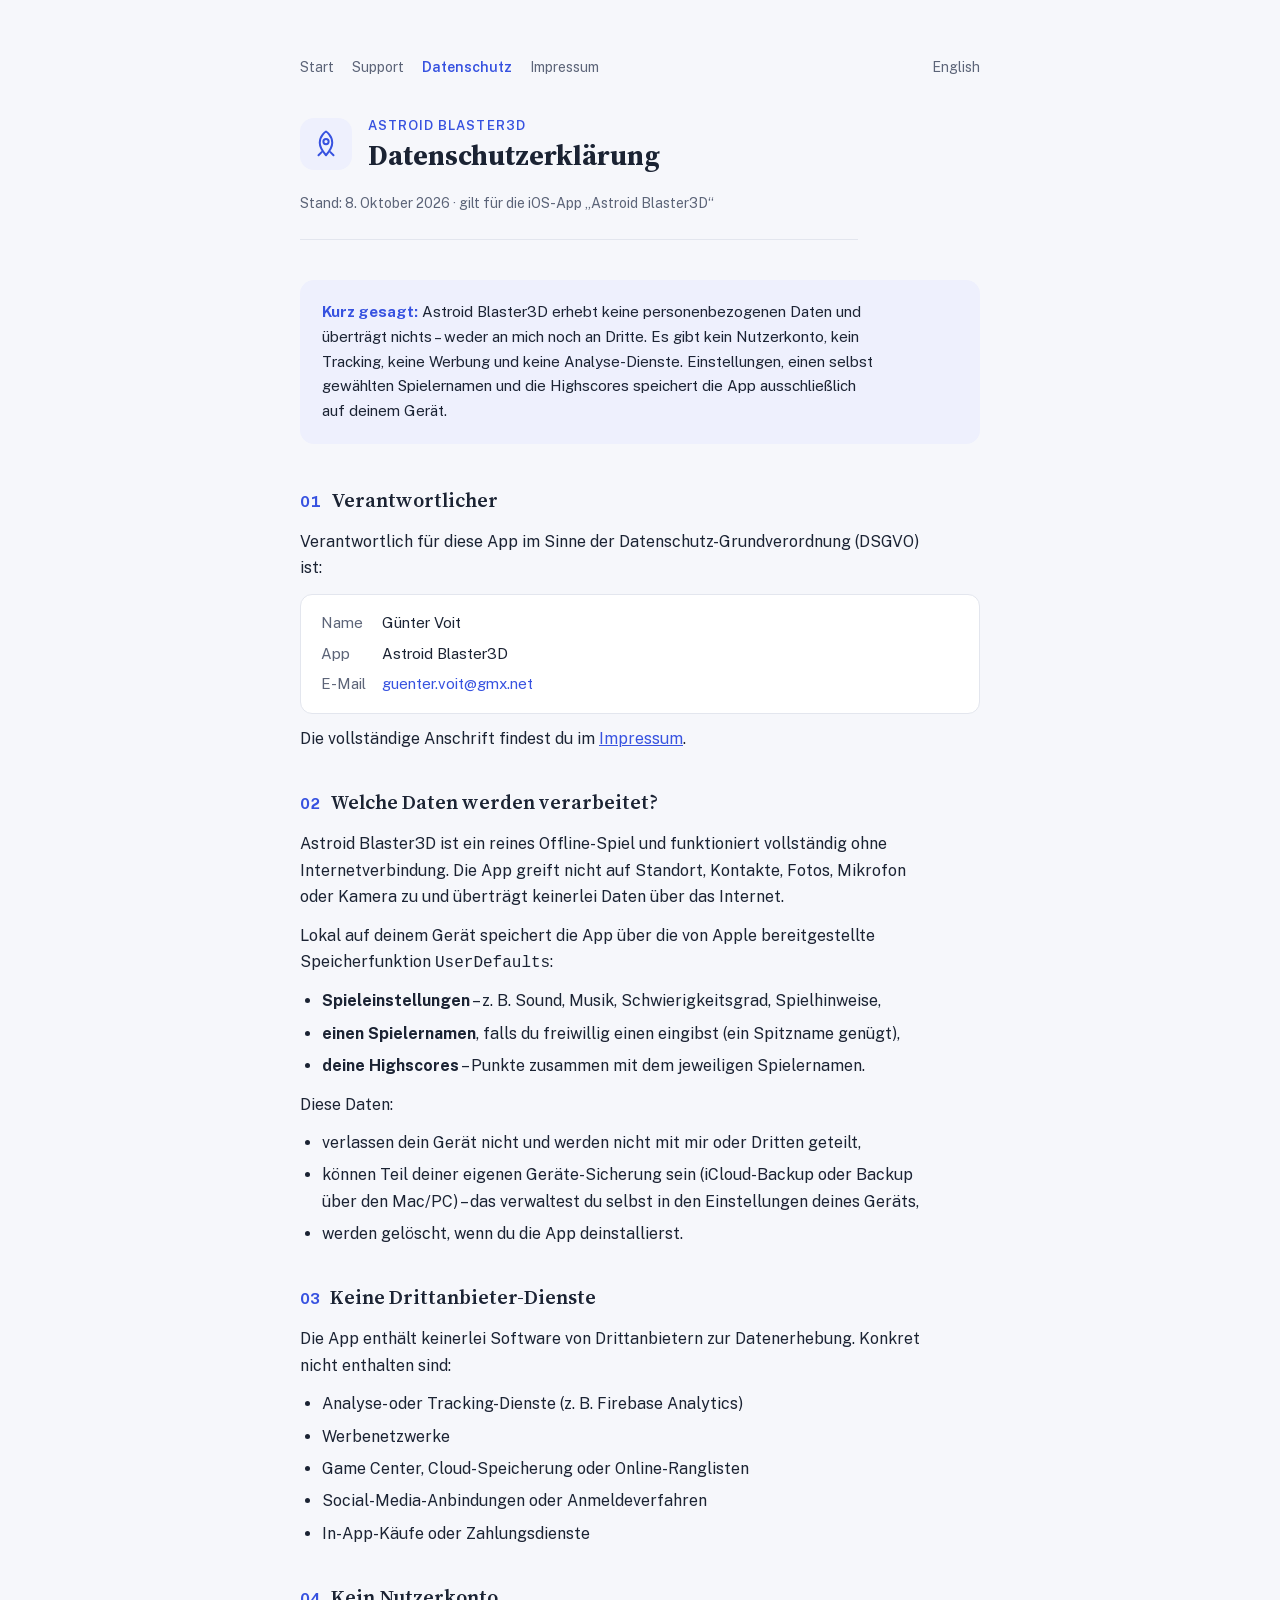
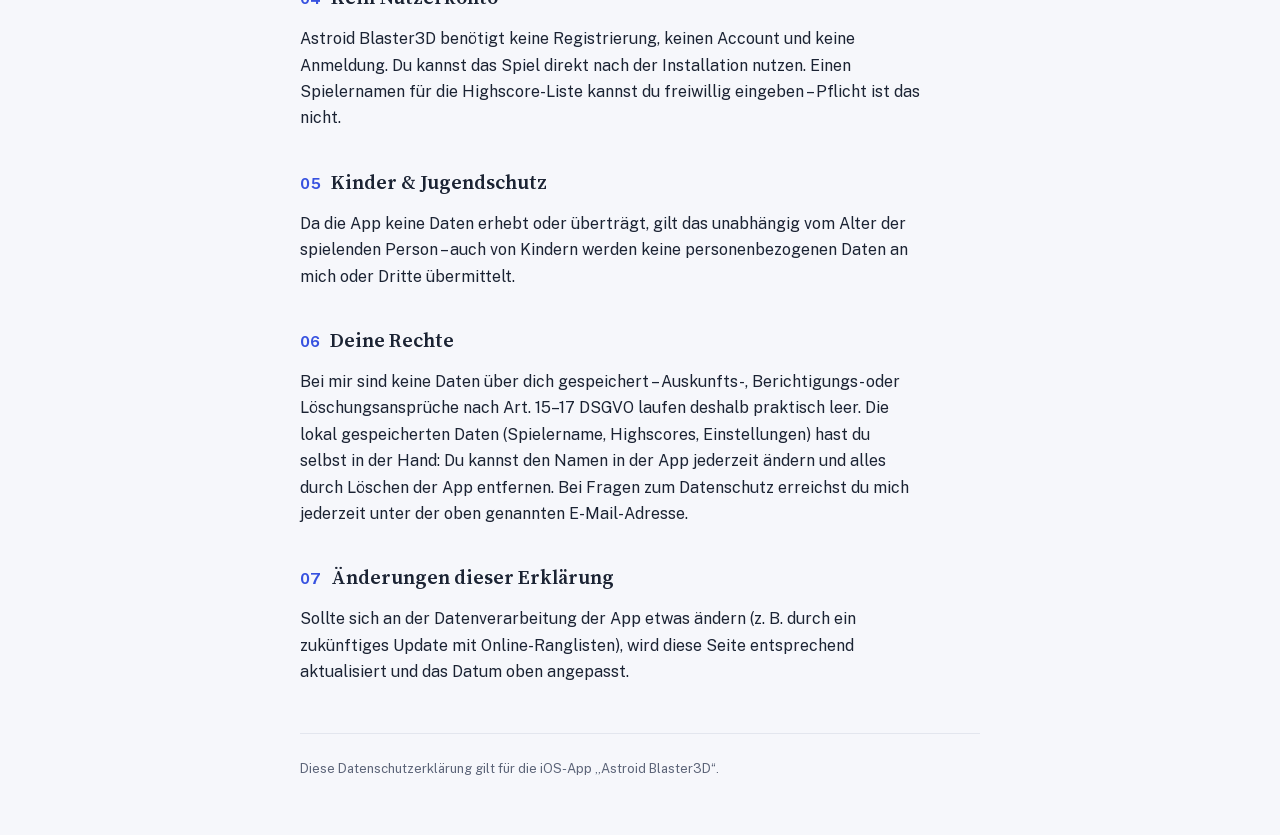
==== datenschutz.html @ ed3dc636 "Homepage mit Spielszenen (DE/EN), Datenschutz nach datenschutz.html - Neue Startseite: Titelbild, Fe" ====
<!doctype html>
<html lang="de">
<head>
<meta charset="utf-8">
<meta name="viewport" content="width=device-width, initial-scale=1">
<title>Astroid Blaster3D – Datenschutz</title>
<link rel="icon" href="img/favicon.png" type="image/png">
<link rel="stylesheet" href="style.css">
</head>
<body>
<main>
  <nav class="top">
    <a href="index.html">Start</a>
    <a href="support.html">Support</a>
    <a href="datenschutz.html" aria-current="page">Datenschutz</a>
    <a href="impressum.html">Impressum</a>
    <a class="lang" href="privacy.html" hreflang="en">English</a>
  </nav>

  <header>
    <div class="badge">
      <svg viewBox="0 0 24 24" fill="none" xmlns="http://www.w3.org/2000/svg" aria-hidden="true">
        <path d="M12 2C12 2 17 5 17 11C17 14.5 15.5 17 12 21C8.5 17 7 14.5 7 11C7 5 12 2 12 2Z" stroke="var(--accent)" stroke-width="1.6" stroke-linejoin="round"/>
        <circle cx="12" cy="10" r="2.1" stroke="var(--accent)" stroke-width="1.6"/>
        <path d="M8.5 18.5L6 21M15.5 18.5L18 21" stroke="var(--accent)" stroke-width="1.6" stroke-linecap="round"/>
      </svg>
    </div>
    <div>
      <p class="eyebrow">Astroid Blaster3D</p>
      <h1>Datenschutzerklärung</h1>
    </div>
  </header>

  <p class="meta">Stand: 8. Oktober 2026 · gilt für die iOS-App „Astroid Blaster3D“</p>

  <div class="summary">
    <p><strong>Kurz gesagt:</strong> Astroid Blaster3D erhebt keine personenbezogenen Daten und überträgt nichts – weder an mich noch an Dritte. Es gibt kein Nutzerkonto, kein Tracking, keine Werbung und keine Analyse-Dienste. Einstellungen, einen selbst gewählten Spielernamen und die Highscores speichert die App ausschließlich auf deinem Gerät.</p>
  </div>

  <section>
    <h2><span class="num">01</span> Verantwortlicher</h2>
    <p>Verantwortlich für diese App im Sinne der Datenschutz-Grundverordnung (DSGVO) ist:</p>
    <div class="card">
      <dl>
        <dt>Name</dt><dd>Günter Voit</dd>
        <dt>App</dt><dd>Astroid Blaster3D</dd>
        <dt>E-Mail</dt><dd><a href="mailto:guenter.voit@gmx.net">guenter.voit@gmx.net</a></dd>
      </dl>
    </div>
    <p style="margin-top:12px">Die vollständige Anschrift findest du im <a href="impressum.html">Impressum</a>.</p>
  </section>

  <section>
    <h2><span class="num">02</span> Welche Daten werden verarbeitet?</h2>
    <p>Astroid Blaster3D ist ein reines Offline-Spiel und funktioniert vollständig ohne Internetverbindung. Die App greift nicht auf Standort, Kontakte, Fotos, Mikrofon oder Kamera zu und überträgt keinerlei Daten über das Internet.</p>
    <p>Lokal auf deinem Gerät speichert die App über die von Apple bereitgestellte Speicherfunktion <code>UserDefaults</code>:</p>
    <ul>
      <li><strong>Spieleinstellungen</strong> – z. B. Sound, Musik, Schwierigkeitsgrad, Spielhinweise,</li>
      <li><strong>einen Spielernamen</strong>, falls du freiwillig einen eingibst (ein Spitzname genügt),</li>
      <li><strong>deine Highscores</strong> – Punkte zusammen mit dem jeweiligen Spielernamen.</li>
    </ul>
    <p>Diese Daten:</p>
    <ul>
      <li>verlassen dein Gerät nicht und werden nicht mit mir oder Dritten geteilt,</li>
      <li>können Teil deiner eigenen Geräte-Sicherung sein (iCloud-Backup oder Backup über den Mac/PC) – das verwaltest du selbst in den Einstellungen deines Geräts,</li>
      <li>werden gelöscht, wenn du die App deinstallierst.</li>
    </ul>
  </section>

  <section>
    <h2><span class="num">03</span> Keine Drittanbieter-Dienste</h2>
    <p>Die App enthält keinerlei Software von Drittanbietern zur Datenerhebung. Konkret nicht enthalten sind:</p>
    <ul>
      <li>Analyse- oder Tracking-Dienste (z. B. Firebase Analytics)</li>
      <li>Werbenetzwerke</li>
      <li>Game Center, Cloud-Speicherung oder Online-Ranglisten</li>
      <li>Social-Media-Anbindungen oder Anmeldeverfahren</li>
      <li>In-App-Käufe oder Zahlungsdienste</li>
    </ul>
  </section>

  <section>
    <h2><span class="num">04</span> Kein Nutzerkonto</h2>
    <p>Astroid Blaster3D benötigt keine Registrierung, keinen Account und keine Anmeldung. Du kannst das Spiel direkt nach der Installation nutzen. Einen Spielernamen für die Highscore-Liste kannst du freiwillig eingeben – Pflicht ist das nicht.</p>
  </section>

  <section>
    <h2><span class="num">05</span> Kinder &amp; Jugendschutz</h2>
    <p>Da die App keine Daten erhebt oder überträgt, gilt das unabhängig vom Alter der spielenden Person – auch von Kindern werden keine personenbezogenen Daten an mich oder Dritte übermittelt.</p>
  </section>

  <section>
    <h2><span class="num">06</span> Deine Rechte</h2>
    <p>Bei mir sind keine Daten über dich gespeichert – Auskunfts-, Berichtigungs- oder Löschungsansprüche nach Art. 15–17 DSGVO laufen deshalb praktisch leer. Die lokal gespeicherten Daten (Spielername, Highscores, Einstellungen) hast du selbst in der Hand: Du kannst den Namen in der App jederzeit ändern und alles durch Löschen der App entfernen. Bei Fragen zum Datenschutz erreichst du mich jederzeit unter der oben genannten E-Mail-Adresse.</p>
  </section>

  <section>
    <h2><span class="num">07</span> Änderungen dieser Erklärung</h2>
    <p>Sollte sich an der Datenverarbeitung der App etwas ändern (z. B. durch ein zukünftiges Update mit Online-Ranglisten), wird diese Seite entsprechend aktualisiert und das Datum oben angepasst.</p>
  </section>

  <footer>
    Diese Datenschutzerklärung gilt für die iOS-App „Astroid Blaster3D“.
  </footer>
</main>
</body>
</html>
---- style.css ----
/* Schriften liegen lokal im Repo (fonts/) statt bei Google Fonts - sonst geht die
     IP-Adresse jedes Besuchers an Google (DSGVO). Beide unter SIL Open Font License,
     siehe fonts/OFL-*.txt. Variable Fonts: eine Datei deckt alle Stärken ab. */
  @font-face {
    font-family: "Public Sans";
    font-style: normal;
    font-weight: 100 900;
    font-display: swap;
    src: url("fonts/PublicSans-Variable-latin.woff2") format("woff2");
  }
  @font-face {
    font-family: "Source Serif 4";
    font-style: normal;
    font-weight: 200 900;
    font-display: swap;
    src: url("fonts/SourceSerif4-Variable-latin.woff2") format("woff2");
  }

  :root {
    --bg: #f6f7fb;
    --surface: #ffffff;
    --text: #1b2333;
    --text-muted: #5c6478;
    --accent: #3752e0;
    --accent-soft: #eef0fd;
    --border: #e3e6ee;
    color-scheme: light dark;
  }

  @media (prefers-color-scheme: dark) {
    :root:not([data-theme="light"]) {
      --bg: #0f1320;
      --surface: #161b2c;
      --text: #e9ebf4;
      --text-muted: #9aa2b8;
      --accent: #8393ff;
      --accent-soft: #1d2440;
      --border: #262d44;
    }
  }

  :root[data-theme="dark"] {
    --bg: #0f1320;
    --surface: #161b2c;
    --text: #e9ebf4;
    --text-muted: #9aa2b8;
    --accent: #8393ff;
    --accent-soft: #1d2440;
    --border: #262d44;
  }

  * { box-sizing: border-box; }

  body {
    background: var(--bg);
    color: var(--text);
    font-family: "Public Sans", -apple-system, BlinkMacSystemFont, "Segoe UI", sans-serif;
    font-size: 16px;
    line-height: 1.65;
    padding-inline: 20px;
    padding-block: 48px;
    -webkit-font-smoothing: antialiased;
  }

  main {
    max-width: 680px;
    margin: 0 auto;
  }

  h1, h2 {
    font-family: "Source Serif 4", Georgia, "Times New Roman", serif;
    text-wrap: balance;
    color: var(--text);
  }

  header {
    display: flex;
    align-items: center;
    gap: 16px;
    margin-bottom: 8px;
  }

  .badge {
    flex: none;
    width: 52px;
    height: 52px;
    border-radius: 14px;
    background: var(--accent-soft);
    display: flex;
    align-items: center;
    justify-content: center;
  }

  .badge svg { width: 30px; height: 30px; }

  .eyebrow {
    font-size: 13px;
    font-weight: 600;
    letter-spacing: 0.08em;
    text-transform: uppercase;
    color: var(--accent);
    margin: 0 0 2px;
  }

  h1 {
    font-size: 28px;
    font-weight: 700;
    margin: 0;
    line-height: 1.2;
  }

  .meta {
    color: var(--text-muted);
    font-size: 14px;
    margin: 20px 0 40px;
    padding-bottom: 24px;
    border-bottom: 1px solid var(--border);
  }

  .summary {
    background: var(--accent-soft);
    border-radius: 14px;
    padding: 20px 22px;
    margin-bottom: 40px;
    font-size: 15px;
  }

  .summary p { margin: 0; }
  .summary strong { color: var(--accent); }

  section {
    margin-bottom: 34px;
  }

  h2 {
    font-size: 20px;
    font-weight: 600;
    display: flex;
    align-items: baseline;
    gap: 10px;
    margin: 0 0 12px;
  }

  h2 .num {
    font-family: "Public Sans", sans-serif;
    font-variant-numeric: tabular-nums;
    font-weight: 700;
    color: var(--accent);
    font-size: 15px;
  }

  p { margin: 0 0 12px; max-width: 62ch; }
  p:last-child { margin-bottom: 0; }

  ul {
    margin: 0 0 12px;
    padding-left: 22px;
    max-width: 62ch;
  }
  li { margin-bottom: 6px; }

  .card {
    background: var(--surface);
    border: 1px solid var(--border);
    border-radius: 12px;
    padding: 16px 20px;
    margin-top: 12px;
  }

  .card dl {
    display: grid;
    grid-template-columns: auto 1fr;
    gap: 6px 16px;
    margin: 0;
    font-size: 15px;
  }
  .card dt { color: var(--text-muted); }
  .card dd { margin: 0; }
  .card a { color: var(--accent); text-decoration: none; }
  .card a:hover { text-decoration: underline; }

  footer {
    margin-top: 48px;
    padding-top: 24px;
    border-top: 1px solid var(--border);
    color: var(--text-muted);
    font-size: 13px;
  }

  @media (max-width: 480px) {
    h1 { font-size: 24px; }
    .badge { width: 44px; height: 44px; }
  }

  /* Navigation zwischen Support / Datenschutz / Impressum / Sprache */
  nav.top {
    display: flex;
    flex-wrap: wrap;
    gap: 6px 18px;
    font-size: 14px;
    margin-bottom: 36px;
  }
  nav.top a { color: var(--text-muted); text-decoration: none; }
  nav.top a:hover { color: var(--accent); }
  nav.top a[aria-current="page"] { color: var(--accent); font-weight: 600; }
  nav.top .lang { margin-left: auto; }

  a { color: var(--accent); }
  .faq h3 {
    font-size: 16px;
    font-weight: 600;
    margin: 18px 0 4px;
  }
  .faq h3:first-child { margin-top: 0; }
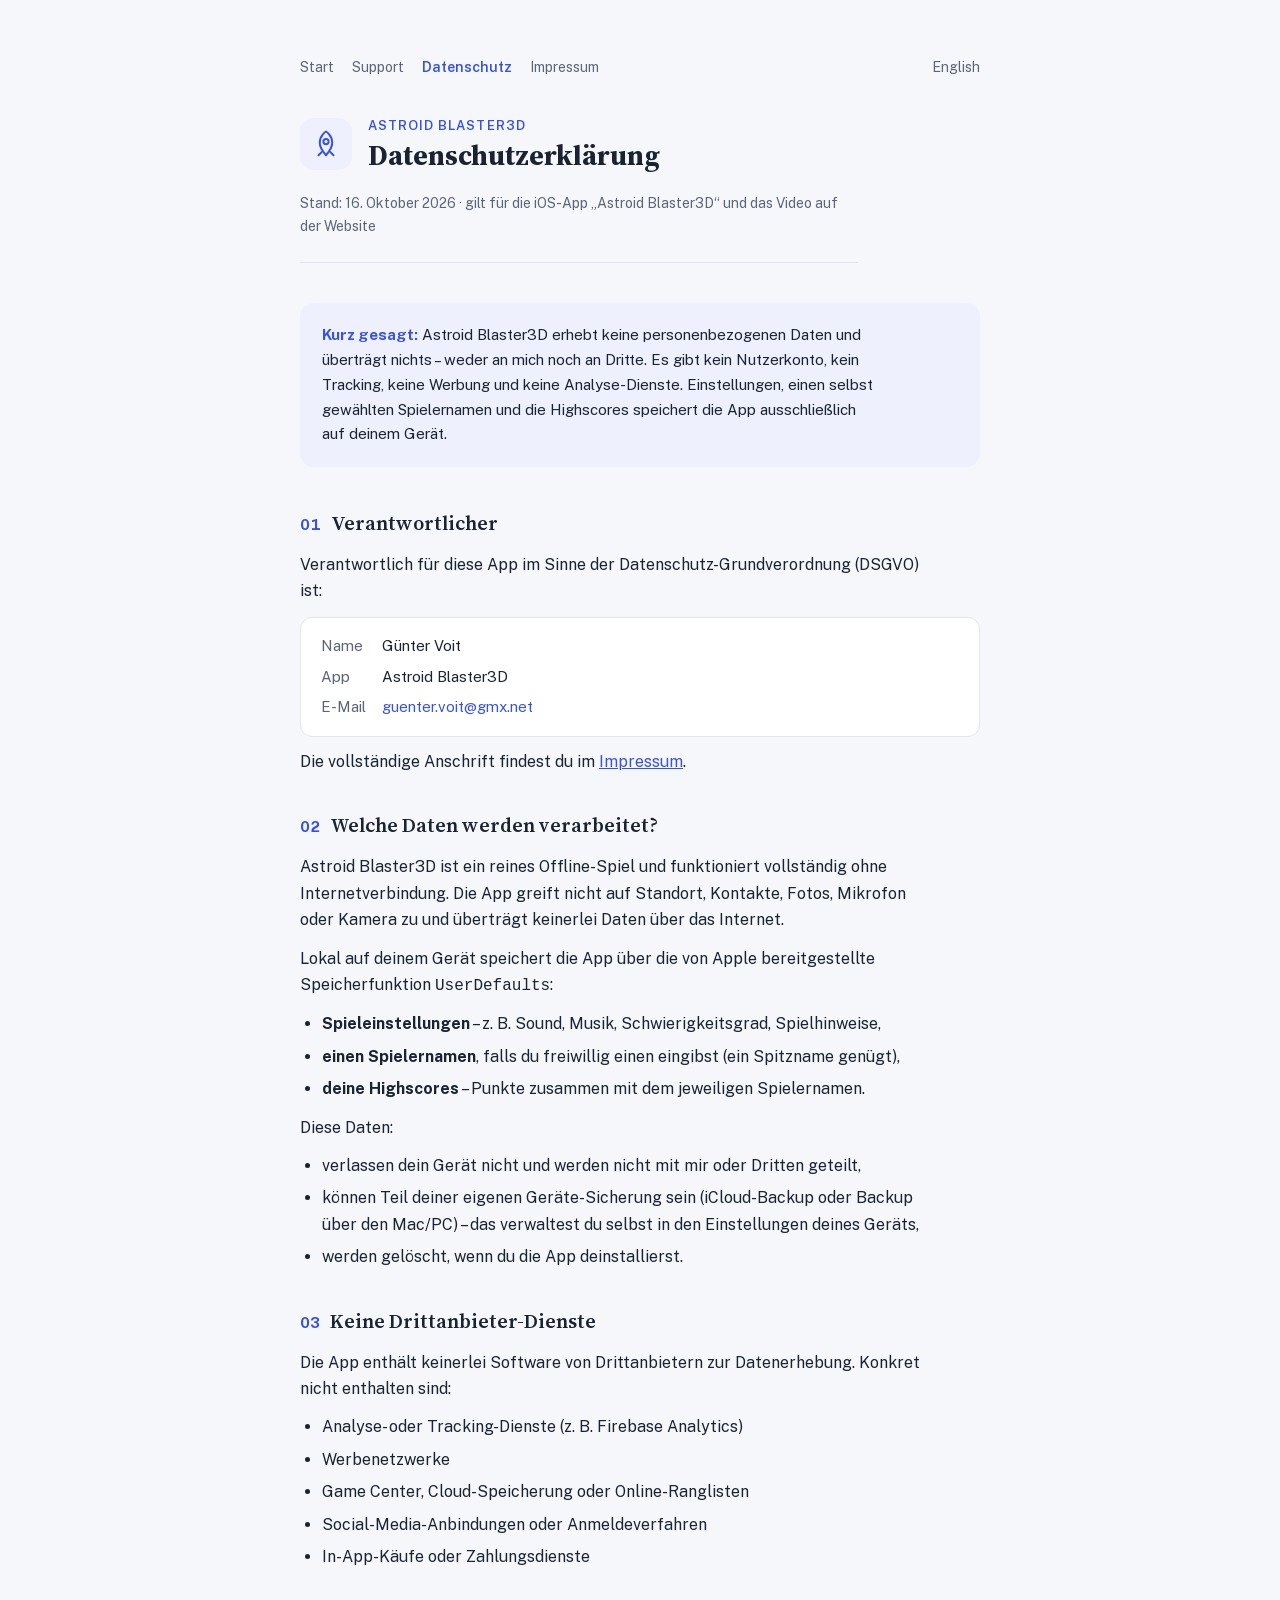
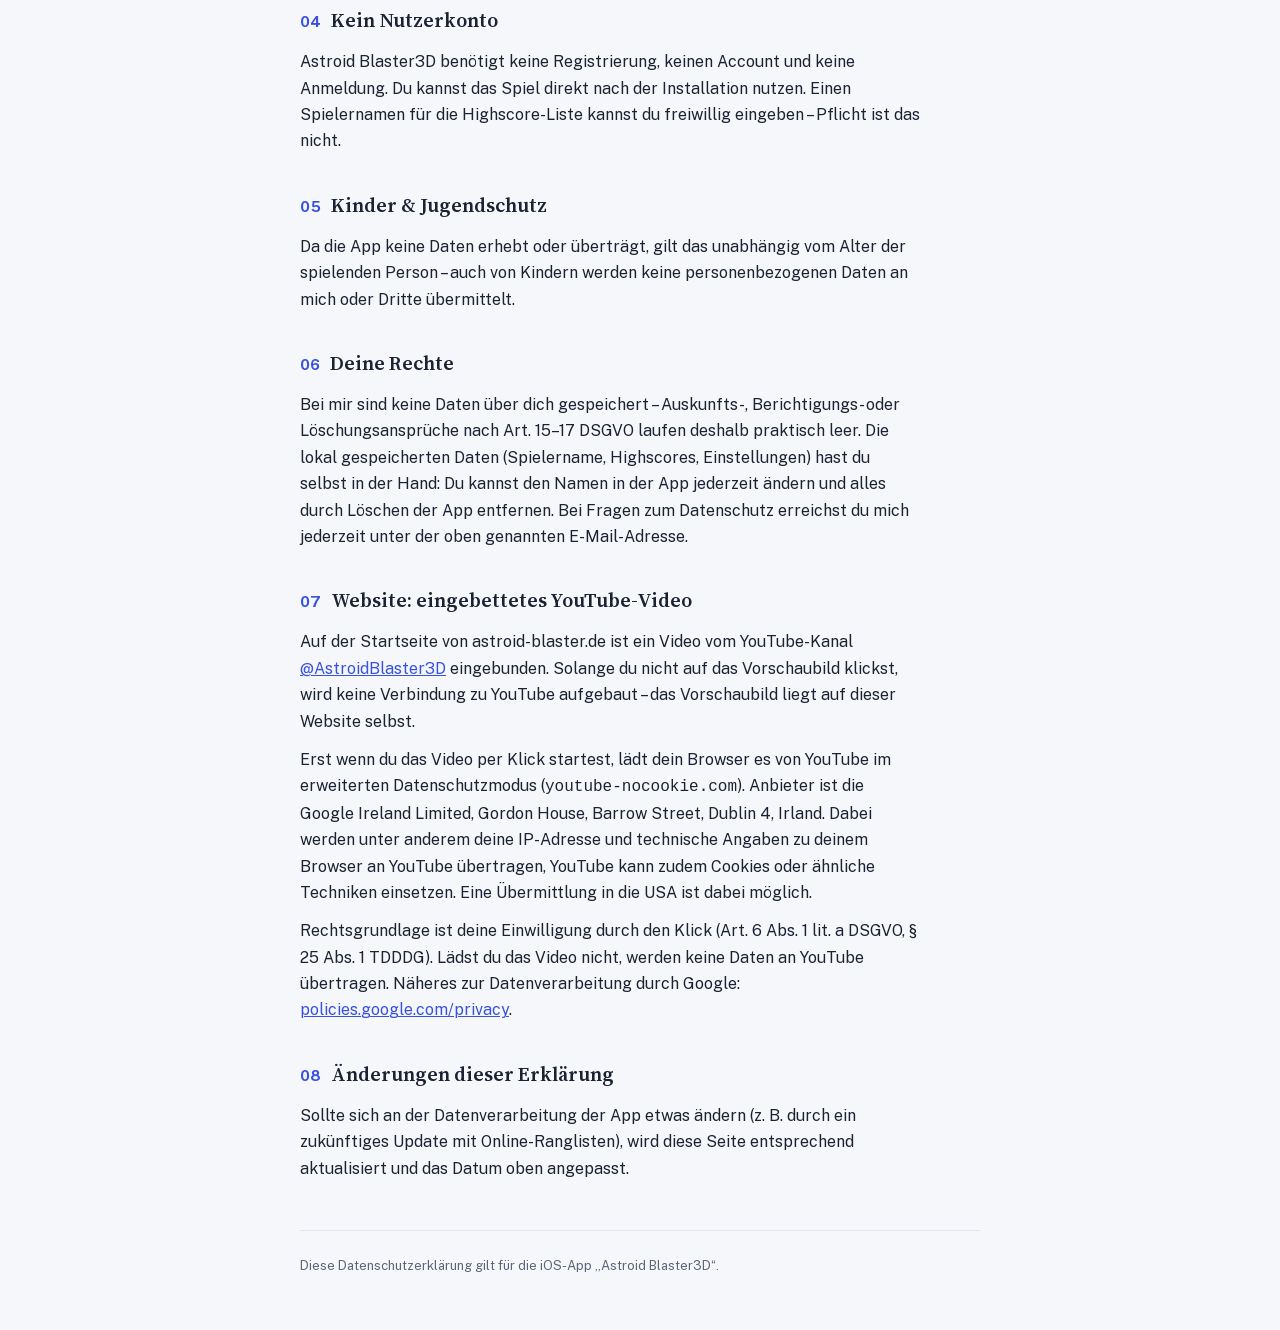
==== commit 6b1b715f: "Video "Das Spiel in Aktion" mit 2-Klick-Lösung Neuer Abschnitt nach dem Kopfbereich (DE/EN) mit dem " ====
--- a/datenschutz.html
+++ b/datenschutz.html
@@ -31,7 +31,7 @@
     </div>
   </header>
 
-  <p class="meta">Stand: 8. Oktober 2026 · gilt für die iOS-App „Astroid Blaster3D“</p>
+  <p class="meta">Stand: 16. Oktober 2026 · gilt für die iOS-App „Astroid Blaster3D“ und das Video auf der Website</p>
 
   <div class="summary">
     <p><strong>Kurz gesagt:</strong> Astroid Blaster3D erhebt keine personenbezogenen Daten und überträgt nichts – weder an mich noch an Dritte. Es gibt kein Nutzerkonto, kein Tracking, keine Werbung und keine Analyse-Dienste. Einstellungen, einen selbst gewählten Spielernamen und die Highscores speichert die App ausschließlich auf deinem Gerät.</p>
@@ -94,8 +94,15 @@
     <p>Bei mir sind keine Daten über dich gespeichert – Auskunfts-, Berichtigungs- oder Löschungsansprüche nach Art. 15–17 DSGVO laufen deshalb praktisch leer. Die lokal gespeicherten Daten (Spielername, Highscores, Einstellungen) hast du selbst in der Hand: Du kannst den Namen in der App jederzeit ändern und alles durch Löschen der App entfernen. Bei Fragen zum Datenschutz erreichst du mich jederzeit unter der oben genannten E-Mail-Adresse.</p>
   </section>
 
+  <section id="youtube">
+    <h2><span class="num">07</span> Website: eingebettetes YouTube-Video</h2>
+    <p>Auf der Startseite von astroid-blaster.de ist ein Video vom YouTube-Kanal <a href="https://www.youtube.com/@AstroidBlaster3D">@AstroidBlaster3D</a> eingebunden. Solange du nicht auf das Vorschaubild klickst, wird keine Verbindung zu YouTube aufgebaut – das Vorschaubild liegt auf dieser Website selbst.</p>
+    <p>Erst wenn du das Video per Klick startest, lädt dein Browser es von YouTube im erweiterten Datenschutzmodus (<code>youtube-nocookie.com</code>). Anbieter ist die Google Ireland Limited, Gordon House, Barrow Street, Dublin 4, Irland. Dabei werden unter anderem deine IP-Adresse und technische Angaben zu deinem Browser an YouTube übertragen, YouTube kann zudem Cookies oder ähnliche Techniken einsetzen. Eine Übermittlung in die USA ist dabei möglich.</p>
+    <p>Rechtsgrundlage ist deine Einwilligung durch den Klick (Art. 6 Abs. 1 lit. a DSGVO, § 25 Abs. 1 TDDDG). Lädst du das Video nicht, werden keine Daten an YouTube übertragen. Näheres zur Datenverarbeitung durch Google: <a href="https://policies.google.com/privacy">policies.google.com/privacy</a>.</p>
+  </section>
+
   <section>
-    <h2><span class="num">07</span> Änderungen dieser Erklärung</h2>
+    <h2><span class="num">08</span> Änderungen dieser Erklärung</h2>
     <p>Sollte sich an der Datenverarbeitung der App etwas ändern (z. B. durch ein zukünftiges Update mit Online-Ranglisten), wird diese Seite entsprechend aktualisiert und das Datum oben angepasst.</p>
   </section>
 
